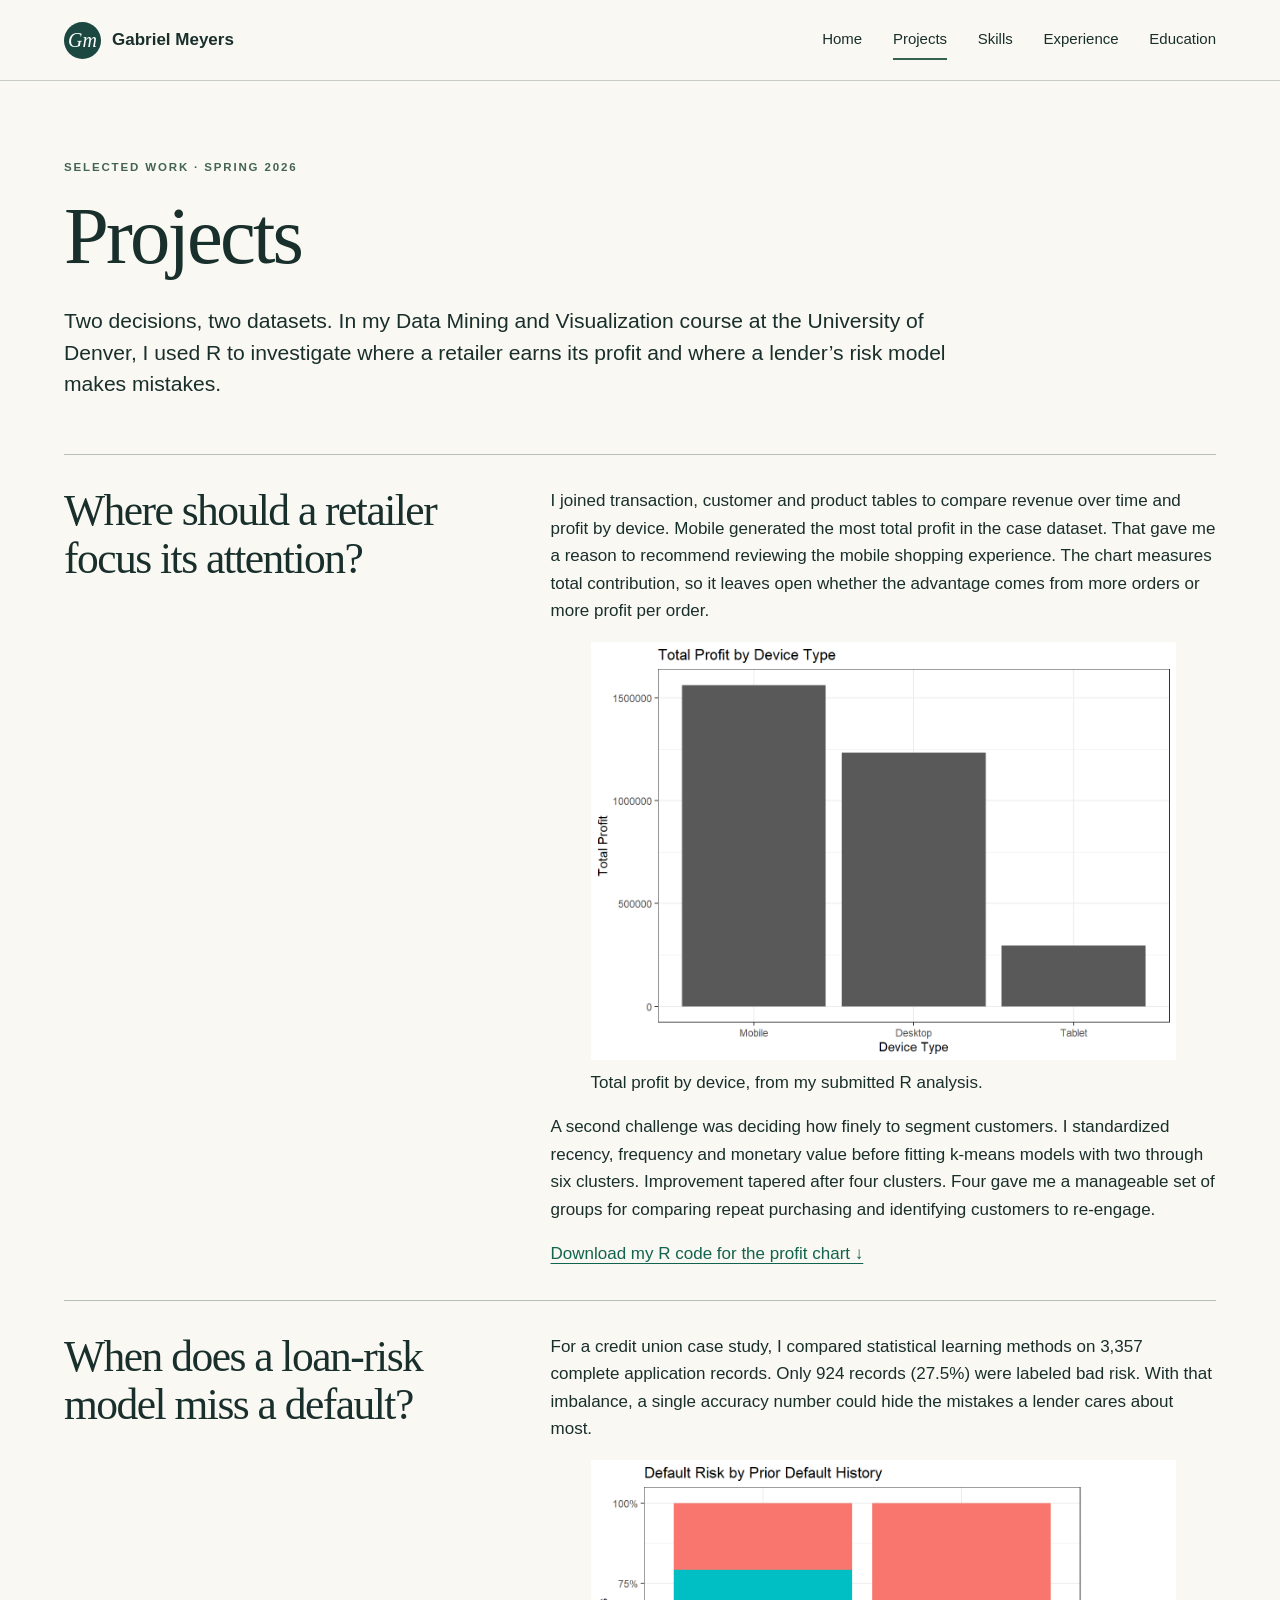
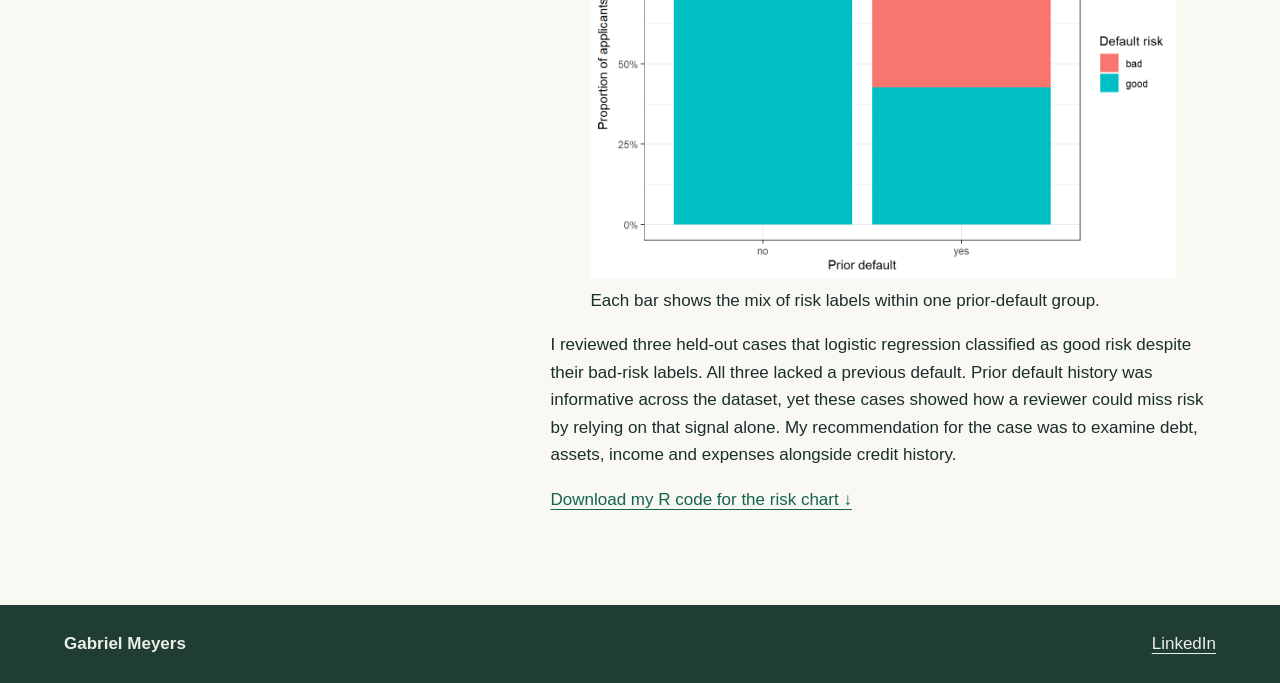
==== projects.html @ eb839248 "Add files via upload" ====
<!doctype html><html lang="en"><head><meta charset="utf-8"><meta name="viewport" content="width=device-width,initial-scale=1"><meta name="description" content="Gabriel Meyers’ portfolio in business information, analytics and robotics operations."><title>Projects | Gabriel Meyers</title><link rel="stylesheet" href="style.css"></head><body><a class="skip" href="#content">Skip to content</a><header class="bar"><div class="wrap"><a class="brand" href="index.html"><span aria-hidden="true">Gm</span> Gabriel Meyers</a><nav aria-label="Primary"><a href="index.html">Home</a><a href="projects.html" aria-current="page">Projects</a><a href="skills.html">Skills</a><a href="experience.html">Experience</a><a href="education.html">Education</a></nav></div></header><main id="content"><header class="intro"><p class="eyebrow">Selected work · Spring 2026</p><h1>Projects</h1><p class="lead">Two decisions, two datasets. In my Data Mining and Visualization course at the University of Denver, I used R to investigate where a retailer earns its profit and where a lender’s risk model makes mistakes.</p></header>
<section class="entry" id="retail"><h2>Where should a retailer focus its attention?</h2><div><p>I joined transaction, customer and product tables to compare revenue over time and profit by device. Mobile generated the most total profit in the case dataset. That gave me a reason to recommend reviewing the mobile shopping experience. The chart measures total contribution, so it leaves open whether the advantage comes from more orders or more profit per order.</p><figure><a href="device-profit.png"><img src="device-profit.png" alt="Bar chart ranking mobile first for total profit across device types." style="width:100%;height:auto"></a><figcaption>Total profit by device, from my submitted R analysis.</figcaption></figure><p>A second challenge was deciding how finely to segment customers. I standardized recency, frequency and monetary value before fitting k-means models with two through six clusters. Improvement tapered after four clusters. Four gave me a manageable set of groups for comparing repeat purchasing and identifying customers to re-engage.</p><a href="device-profit.R" download>Download my R code for the profit chart ↓</a></div></section>
<section class="entry" id="lending"><h2>When does a loan-risk model miss a default?</h2><div><p>For a credit union case study, I compared statistical learning methods on 3,357 complete application records. Only 924 records (27.5%) were labeled bad risk. With that imbalance, a single accuracy number could hide the mistakes a lender cares about most.</p><figure><a href="default-history.png"><img src="default-history.png" alt="Stacked bars comparing risk classifications for applicants with and without a prior default." style="width:100%;height:auto"></a><figcaption>Each bar shows the mix of risk labels within one prior-default group.</figcaption></figure><p>I reviewed three held-out cases that logistic regression classified as good risk despite their bad-risk labels. All three lacked a previous default. Prior default history was informative across the dataset, yet these cases showed how a reviewer could miss risk by relying on that signal alone. My recommendation for the case was to examine debt, assets, income and expenses alongside credit history.</p><a href="default-history.R" download>Download my R code for the risk chart ↓</a></div></section>
</main><footer><div class="wrap"><strong>Gabriel Meyers</strong><nav aria-label="Contact"><a href="https://www.linkedin.com/in/gabriel-meyers-b359a7371/">LinkedIn</a></nav></div></footer></body></html>
---- style.css ----
*{box-sizing:border-box}html{scroll-behavior:smooth}body{margin:0;background:#faf8f2;color:#192f2c;font:17px/1.62 'Segoe UI',Arial,sans-serif}a{color:#12634f;text-underline-offset:4px}a:hover{color:#863d19}a:focus-visible{outline:3px solid #bc651e;outline-offset:4px}.wrap,main{width:min(1160px,90%);margin:auto}.bar{border-bottom:1px solid #c8cec3}.bar .wrap,footer .wrap{display:flex;justify-content:space-between;align-items:center;gap:24px}.bar .wrap{min-height:80px}.brand{display:flex;gap:11px;align-items:center;font-weight:700;color:inherit;text-decoration:none}.brand span{display:grid;place-items:center;width:37px;height:37px;background:#1b4840;color:#fff;border-radius:50%;font:italic 20px Georgia}.bar nav{display:flex;gap:clamp(12px,2.4vw,32px);flex-wrap:wrap}.bar nav a{color:inherit;text-decoration:none;font-size:15px;padding:7px 0;border-bottom:2px solid transparent}.bar nav a[aria-current],.bar nav a:hover{border-color:#346451}.hero{display:grid;grid-template-columns:1.13fr .87fr;align-items:center;gap:6%;padding:clamp(45px,7vw,92px) 0}.eyebrow{margin:0 0 1rem;color:#426450;text-transform:uppercase;font-weight:700;letter-spacing:.16em;font-size:.72rem}h1,h2,h3{font-family:Georgia,'Times New Roman',serif;font-weight:400;line-height:1.1;letter-spacing:-.035em}h1{font-size:clamp(50px,6.3vw,92px);margin:.16em 0 .3em}h2{font-size:clamp(31px,3.4vw,50px);margin:0 0 .45em}h3{font-size:clamp(25px,2.4vw,34px);margin:0 0 .35em}.lead{font-size:clamp(19px,1.65vw,24px);line-height:1.48;max-width:44em}.actions{display:flex;flex-wrap:wrap;align-items:center;gap:23px;margin-top:29px}.button{display:inline-block;background:#214e42;color:white;padding:10px 20px;border-radius:3px;text-decoration:none;font-weight:600}.button:hover{background:#14392f;color:white}.hero img{width:100%;display:block}.intro{padding:clamp(45px,6vw,80px) 0 34px;max-width:930px}.entry{padding:32px 0;border-top:1px solid #b5c0b3;display:grid;grid-template-columns:minmax(180px,.8fr) minmax(0,1.35fr);gap:8%}.entry p:first-child{margin-top:0}.entry p:last-child{margin-bottom:0}.entry img{max-width:100%;height:auto}.meta{color:#536254;font-size:.9rem}.sectiontitle{border-top:1px solid #b5c0b3;padding-top:28px}.grid{display:grid;grid-template-columns:repeat(3,minmax(0,1fr));gap:26px}.grid article{padding:18px 0}.grid h3{font-size:28px}.grid a{font-weight:600}.grid p{color:#465751}.small{font-size:14px}.skip{position:absolute;left:-9999px}.skip:focus{left:12px;top:12px;background:white;padding:12px;z-index:5}footer{margin-top:60px;background:#203d35;color:#ebf0e6;padding:25px 0}footer a{color:inherit}footer a:hover{color:#f1d4a2}footer nav{display:flex;gap:22px}@media(max-width:760px){.bar .wrap{align-items:flex-start;flex-direction:column;gap:8px;padding:14px 0}.bar nav{gap:18px}.bar nav a{font-size:14px}.hero,.entry,.grid{grid-template-columns:1fr}.hero{gap:30px}.hero img{max-height:330px;object-fit:cover}.entry{gap:9px}.grid{gap:0}.grid article+article{border-top:1px solid #d0d6cb}footer .wrap{align-items:flex-start;flex-direction:column;gap:10px}}@media(prefers-reduced-motion:reduce){html{scroll-behavior:auto}}
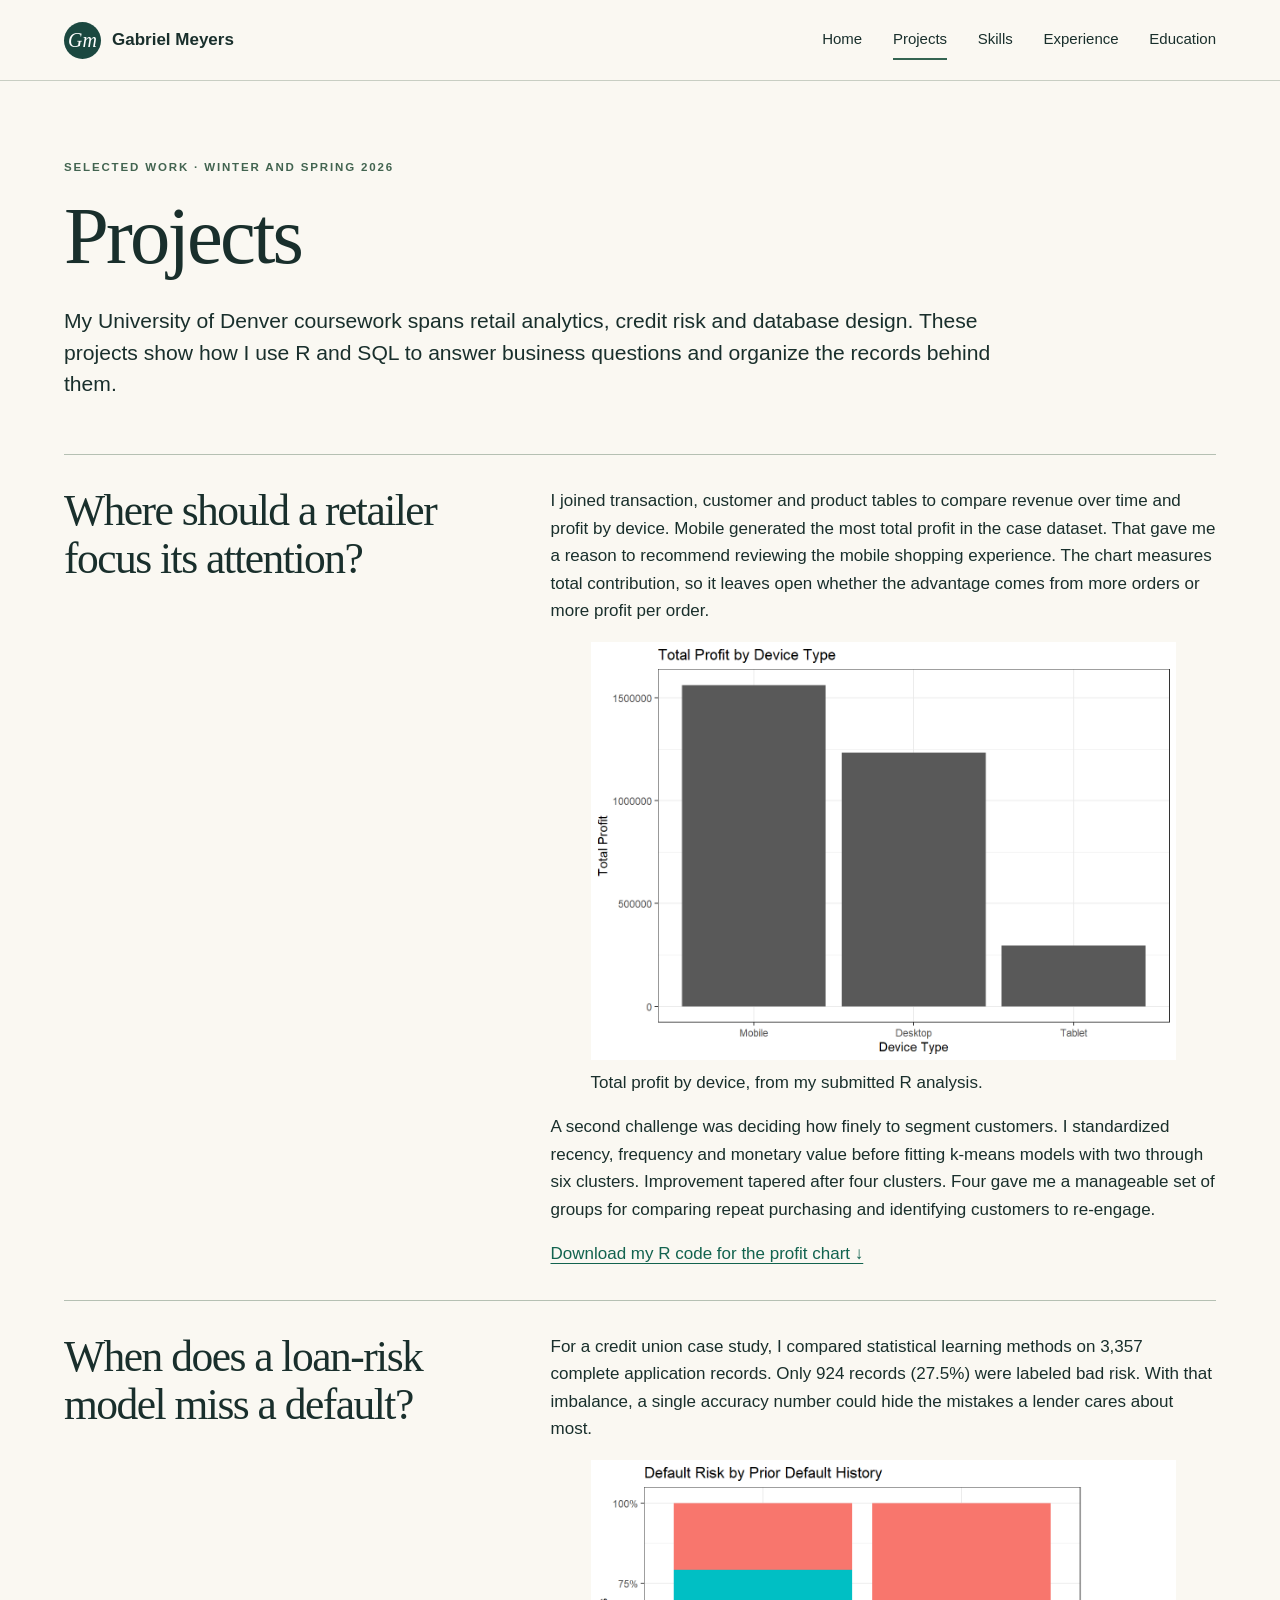
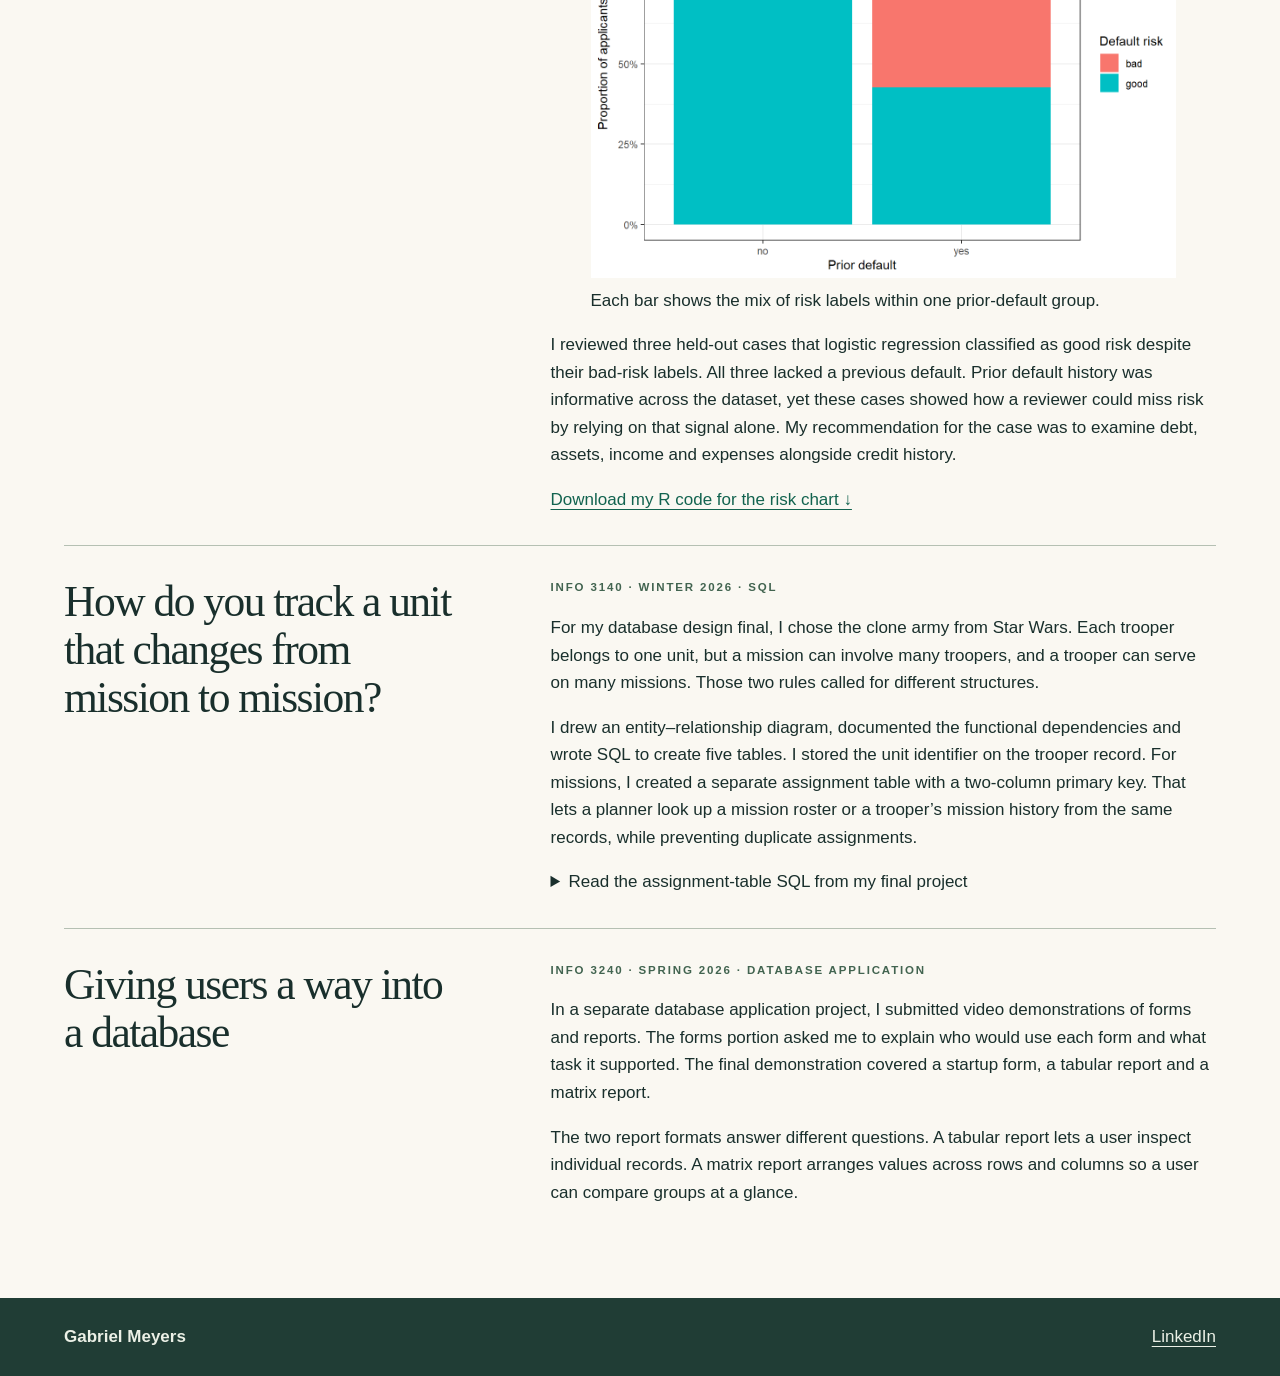
==== commit a17bc920: "Add database projects from INFO 3140 and INFO 3240" ====
--- a/projects.html
+++ b/projects.html
@@ -1,6 +1,16 @@
-<!doctype html><html lang="en"><head><meta charset="utf-8"><meta name="viewport" content="width=device-width,initial-scale=1"><meta name="description" content="Gabriel Meyers’ portfolio in business information, analytics and robotics operations."><title>Projects | Gabriel Meyers</title><link rel="stylesheet" href="style.css"></head><body><a class="skip" href="#content">Skip to content</a><header class="bar"><div class="wrap"><a class="brand" href="index.html"><span aria-hidden="true">Gm</span> Gabriel Meyers</a><nav aria-label="Primary"><a href="index.html">Home</a><a href="projects.html" aria-current="page">Projects</a><a href="skills.html">Skills</a><a href="experience.html">Experience</a><a href="education.html">Education</a></nav></div></header><main id="content"><header class="intro"><p class="eyebrow">Selected work · Spring 2026</p><h1>Projects</h1><p class="lead">Two decisions, two datasets. In my Data Mining and Visualization course at the University of Denver, I used R to investigate where a retailer earns its profit and where a lender’s risk model makes mistakes.</p></header>
-<section class="entry" id="retail"><h2>Where should a retailer focus its attention?</h2><div><p>I joined transaction, customer and product tables to compare revenue over time and profit by device. Mobile generated the most total profit in the case dataset. That gave me a reason to recommend reviewing the mobile shopping experience. The chart measures total contribution, so it leaves open whether the advantage comes from more orders or more profit per order.</p><figure><a href="device-profit.png"><img src="device-profit.png" alt="Bar chart ranking mobile first for total profit across device types." style="width:100%;height:auto"></a><figcaption>Total profit by device, from my submitted R analysis.</figcaption></figure><p>A second challenge was deciding how finely to segment customers. I standardized recency, frequency and monetary value before fitting k-means models with two through six clusters. Improvement tapered after four clusters. Four gave me a manageable set of groups for comparing repeat purchasing and identifying customers to re-engage.</p><a href="device-profit.R" download>Download my R code for the profit chart ↓</a></div></section>
+<!doctype html><html lang="en"><head><meta charset="utf-8"><meta name="viewport" content="width=device-width,initial-scale=1"><meta name="description" content="Gabriel Meyers’ portfolio in business information, analytics and robotics operations."><title>Projects | Gabriel Meyers</title><link rel="stylesheet" href="style.css"></head><body><a class="skip" href="#content">Skip to content</a><header class="bar"><div class="wrap"><a class="brand" href="index.html"><span aria-hidden="true">Gm</span> Gabriel Meyers</a><nav aria-label="Primary"><a href="index.html">Home</a><a href="projects.html" aria-current="page">Projects</a><a href="skills.html">Skills</a><a href="experience.html">Experience</a><a href="education.html">Education</a></nav></div></header><main id="content"><header class="intro"><p class="eyebrow">Selected work · Winter and Spring 2026</p><h1>Projects</h1><p class="lead">My University of Denver coursework spans retail analytics, credit risk and database design. These projects show how I use R and SQL to answer business questions and organize the records behind them.</p></header>
+<section class="entry" id="retail"><h2>Where should a retailer focus its attention?</h2><div><p>I joined transaction, customer and product tables to compare revenue over time and profit by device. Mobile generated the most total profit in the case dataset. That gave me a reason to recommend reviewing the mobile shopping experience. The chart measures total contribution, so it leaves open whether the advantage comes from more orders or more profit per order.</p><figure><a href="device-profit.png"><img src="device-profit.png" alt="Bar chart ranking mobile first for total profit across device types." style="width:100%;height:auto"></a><figcaption>Total profit by device, from my submitted R analysis.</figcaption></figure><p>A second challenge was deciding how finely to segment customers. I standardized recency, frequency and monetary value before fitting k-means models with two through six clusters. Improvement tapered after four clusters. Four gave me a manageable set of groups for comparing repeat purchasing and identifying customers to re-engage.</p><a href="device-profit.R" download>Download my R code for the profit chart ↓</a></div></section>
 <section class="entry" id="lending"><h2>When does a loan-risk model miss a default?</h2><div><p>For a credit union case study, I compared statistical learning methods on 3,357 complete application records. Only 924 records (27.5%) were labeled bad risk. With that imbalance, a single accuracy number could hide the mistakes a lender cares about most.</p><figure><a href="default-history.png"><img src="default-history.png" alt="Stacked bars comparing risk classifications for applicants with and without a prior default." style="width:100%;height:auto"></a><figcaption>Each bar shows the mix of risk labels within one prior-default group.</figcaption></figure><p>I reviewed three held-out cases that logistic regression classified as good risk despite their bad-risk labels. All three lacked a previous default. Prior default history was informative across the dataset, yet these cases showed how a reviewer could miss risk by relying on that signal alone. My recommendation for the case was to examine debt, assets, income and expenses alongside credit history.</p><a href="default-history.R" download>Download my R code for the risk chart ↓</a></div></section>
-</main><footer><div class="wrap"><strong>Gabriel Meyers</strong><nav aria-label="Contact"><a href="https://www.linkedin.com/in/gabriel-meyers-b359a7371/">LinkedIn</a></nav></div></footer></body></html>
+<section class="entry" id="sql-design"><h2>How do you track a unit that changes from mission to mission?</h2><div><p class="eyebrow">INFO 3140 · Winter 2026 · SQL</p><p>For my database design final, I chose the clone army from Star Wars. Each trooper belongs to one unit, but a mission can involve many troopers, and a trooper can serve on many missions. Those two rules called for different structures.</p><p>I drew an entity–relationship diagram, documented the functional dependencies and wrote SQL to create five tables. I stored the unit identifier on the trooper record. For missions, I created a separate assignment table with a two-column primary key. That lets a planner look up a mission roster or a trooper’s mission history from the same records, while preventing duplicate assignments.</p><details><summary>Read the assignment-table SQL from my final project</summary><pre style="overflow:auto;white-space:pre-wrap"><code>CREATE TABLE CLONE_MISSION (
+CloneID INT NOT NULL,
+MissionID INT NOT NULL,
+CONSTRAINT PK_CLONE_MISSION PRIMARY KEY (CloneID, MissionID),
+CONSTRAINT FK_CM_CLONE FOREIGN KEY (CloneID)
+REFERENCES CLONE(CloneID),
+CONSTRAINT FK_CM_MISSION FOREIGN KEY (MissionID)
+REFERENCES MISSION(MissionID));</code></pre></details></div></section><section class="entry" id="database-reports"><h2>Giving users a way into a database</h2><div><p class="eyebrow">INFO 3240 · Spring 2026 · Database application</p><p>In a separate database application project, I submitted video demonstrations of forms and reports. The forms portion asked me to explain who would use each form and what task it supported. The final demonstration covered a startup form, a tabular report and a matrix report.</p><p>The two report formats answer different questions. A tabular report lets a user inspect individual records. A matrix report arranges values across rows and columns so a user can compare groups at a glance.</p></div></section></main><footer><div class="wrap"><strong>Gabriel Meyers</strong><nav aria-label="Contact"><a href="https://www.linkedin.com/in/gabriel-meyers-b359a7371/">LinkedIn</a></nav></div></footer></body></html>
 
 
+
+
+
